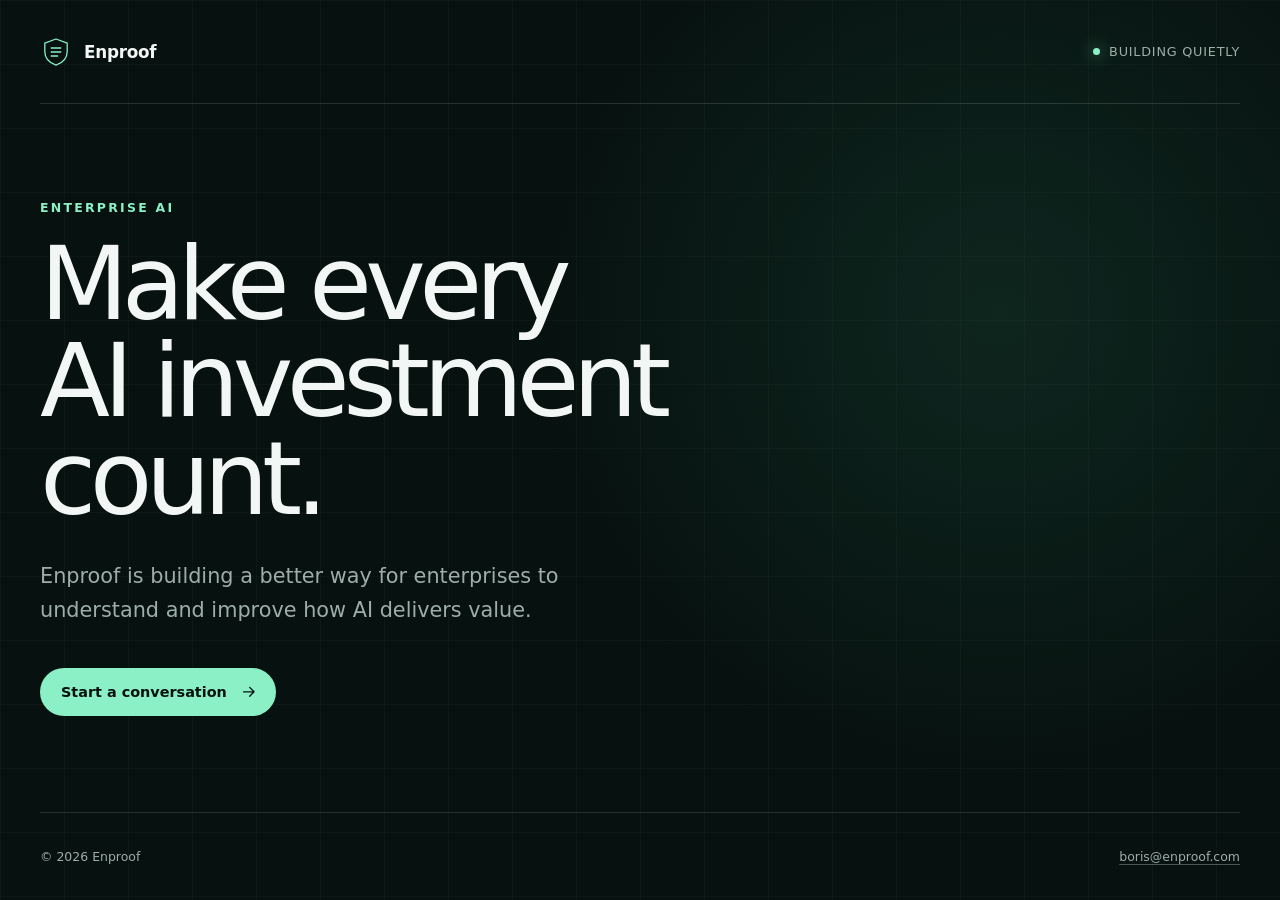
==== index.html @ 09da1571 "Launch Enproof stealth site Co-authored-by: Cursor <cursoragent@cursor.com>" ====
<!doctype html>
<html lang="en">
  <head>
    <meta charset="utf-8">
    <meta name="viewport" content="width=device-width, initial-scale=1">
    <meta name="description" content="Enproof is building a better way for enterprises to understand and improve how AI delivers value.">
    <meta name="theme-color" content="#07110f">
    <meta property="og:type" content="website">
    <meta property="og:title" content="Enproof">
    <meta property="og:description" content="Making enterprise AI accountable.">
    <meta property="og:url" content="https://enproof.com/">
    <link rel="canonical" href="https://enproof.com/">
    <link rel="icon" href="/favicon.svg" type="image/svg+xml">
    <link rel="stylesheet" href="/styles.css">
    <title>Enproof — Enterprise AI, accountable</title>
  </head>
  <body>
    <div class="page-shell">
      <header class="site-header">
        <a class="brand" href="/" aria-label="Enproof home">
          <svg class="brand-mark" viewBox="0 0 40 40" aria-hidden="true">
            <path d="M20 3.75 34 9v10.3c0 8.55-5.76 14.24-14 17.2-8.24-2.96-14-8.65-14-17.2V9l14-5.25Z"/>
            <path d="M14 20h12M14 15h12M14 25h8"/>
          </svg>
          <span>Enproof</span>
        </a>
        <span class="status"><span class="status-dot"></span>Building quietly</span>
      </header>

      <main>
        <section class="hero" aria-labelledby="hero-title">
          <p class="eyebrow">Enterprise AI</p>
          <h1 id="hero-title">Make every AI investment count.</h1>
          <p class="intro">
            Enproof is building a better way for enterprises to understand
            and improve how AI delivers value.
          </p>
          <a class="contact-link" href="mailto:boris@enproof.com?subject=Enproof%20inquiry">
            <span>Start a conversation</span>
            <svg viewBox="0 0 20 20" aria-hidden="true">
              <path d="M4 10h12M11 5l5 5-5 5"/>
            </svg>
          </a>
        </section>
      </main>

      <footer>
        <span>&copy; 2026 Enproof</span>
        <a href="mailto:boris@enproof.com">boris@enproof.com</a>
      </footer>
    </div>
  </body>
</html>
---- styles.css ----
:root {
  color-scheme: dark;
  --background: #07110f;
  --surface: #0d1a17;
  --text: #f2f6f4;
  --muted: #9dada7;
  --line: rgba(222, 241, 234, 0.14);
  --accent: #8bf0c6;
  --accent-strong: #b1f8da;
}

* {
  box-sizing: border-box;
}

html {
  min-width: 320px;
  background: var(--background);
}

body {
  margin: 0;
  min-height: 100vh;
  min-height: 100svh;
  color: var(--text);
  background:
    radial-gradient(circle at 78% 35%, rgba(65, 190, 143, 0.12), transparent 30rem),
    linear-gradient(rgba(255, 255, 255, 0.025) 1px, transparent 1px),
    linear-gradient(90deg, rgba(255, 255, 255, 0.025) 1px, transparent 1px),
    var(--background);
  background-size: auto, 4rem 4rem, 4rem 4rem, auto;
  font-family: Inter, ui-sans-serif, system-ui, -apple-system, BlinkMacSystemFont, "Segoe UI", sans-serif;
  -webkit-font-smoothing: antialiased;
}

a {
  color: inherit;
}

.page-shell {
  width: min(100% - 3rem, 1200px);
  min-height: 100vh;
  min-height: 100svh;
  margin-inline: auto;
  display: grid;
  grid-template-rows: auto 1fr auto;
}

.site-header,
footer {
  display: flex;
  align-items: center;
  justify-content: space-between;
}

.site-header {
  min-height: 6.5rem;
  border-bottom: 1px solid var(--line);
}

.brand {
  display: inline-flex;
  align-items: center;
  gap: 0.75rem;
  color: var(--text);
  font-size: 1.05rem;
  font-weight: 650;
  letter-spacing: -0.015em;
  text-decoration: none;
}

.brand-mark {
  width: 2rem;
  height: 2rem;
  overflow: visible;
  fill: none;
  stroke: var(--accent);
  stroke-linecap: round;
  stroke-linejoin: round;
  stroke-width: 1.6;
}

.status {
  display: inline-flex;
  align-items: center;
  gap: 0.55rem;
  color: var(--muted);
  font-size: 0.8rem;
  letter-spacing: 0.06em;
  text-transform: uppercase;
}

.status-dot {
  width: 0.45rem;
  height: 0.45rem;
  border-radius: 50%;
  background: var(--accent);
  box-shadow: 0 0 1rem rgba(139, 240, 198, 0.8);
}

main {
  display: grid;
  align-items: center;
  padding-block: 5rem;
}

.hero {
  max-width: 820px;
}

.eyebrow {
  margin: 0 0 1.25rem;
  color: var(--accent);
  font-size: 0.78rem;
  font-weight: 650;
  letter-spacing: 0.18em;
  text-transform: uppercase;
}

h1 {
  max-width: 780px;
  margin: 0;
  font-size: clamp(3.25rem, 8vw, 6.8rem);
  font-weight: 520;
  letter-spacing: -0.065em;
  line-height: 0.95;
  text-wrap: balance;
}

.intro {
  max-width: 620px;
  margin: 2rem 0 2.5rem;
  color: var(--muted);
  font-size: clamp(1.05rem, 2vw, 1.3rem);
  line-height: 1.65;
}

.contact-link {
  display: inline-flex;
  align-items: center;
  gap: 0.8rem;
  padding: 0.9rem 1.1rem 0.9rem 1.25rem;
  border: 1px solid rgba(139, 240, 198, 0.42);
  border-radius: 999px;
  color: var(--background);
  background: var(--accent);
  font-size: 0.9rem;
  font-weight: 700;
  text-decoration: none;
  transition: background-color 180ms ease, transform 180ms ease, box-shadow 180ms ease;
}

.contact-link svg {
  width: 1.1rem;
  height: 1.1rem;
  fill: none;
  stroke: currentColor;
  stroke-linecap: round;
  stroke-linejoin: round;
  stroke-width: 1.5;
}

.contact-link:hover {
  background: var(--accent-strong);
  box-shadow: 0 0.8rem 2.5rem rgba(139, 240, 198, 0.12);
  transform: translateY(-2px);
}

a:focus-visible {
  outline: 2px solid var(--accent-strong);
  outline-offset: 4px;
}

footer {
  min-height: 5.5rem;
  border-top: 1px solid var(--line);
  color: var(--muted);
  font-size: 0.78rem;
}

footer a {
  text-underline-offset: 0.25em;
  text-decoration-color: rgba(157, 173, 167, 0.45);
}

footer a:hover {
  color: var(--text);
}

@media (max-width: 600px) {
  .page-shell {
    width: min(100% - 2rem, 1200px);
  }

  .site-header {
    min-height: 5.25rem;
  }

  main {
    padding-block: 4rem;
  }

  h1 {
    font-size: clamp(3rem, 15vw, 4.7rem);
  }

  footer {
    align-items: flex-start;
    flex-direction: column;
    justify-content: center;
    gap: 0.45rem;
  }
}

@media (prefers-reduced-motion: reduce) {
  *,
  *::before,
  *::after {
    scroll-behavior: auto !important;
    transition-duration: 0.01ms !important;
  }
}
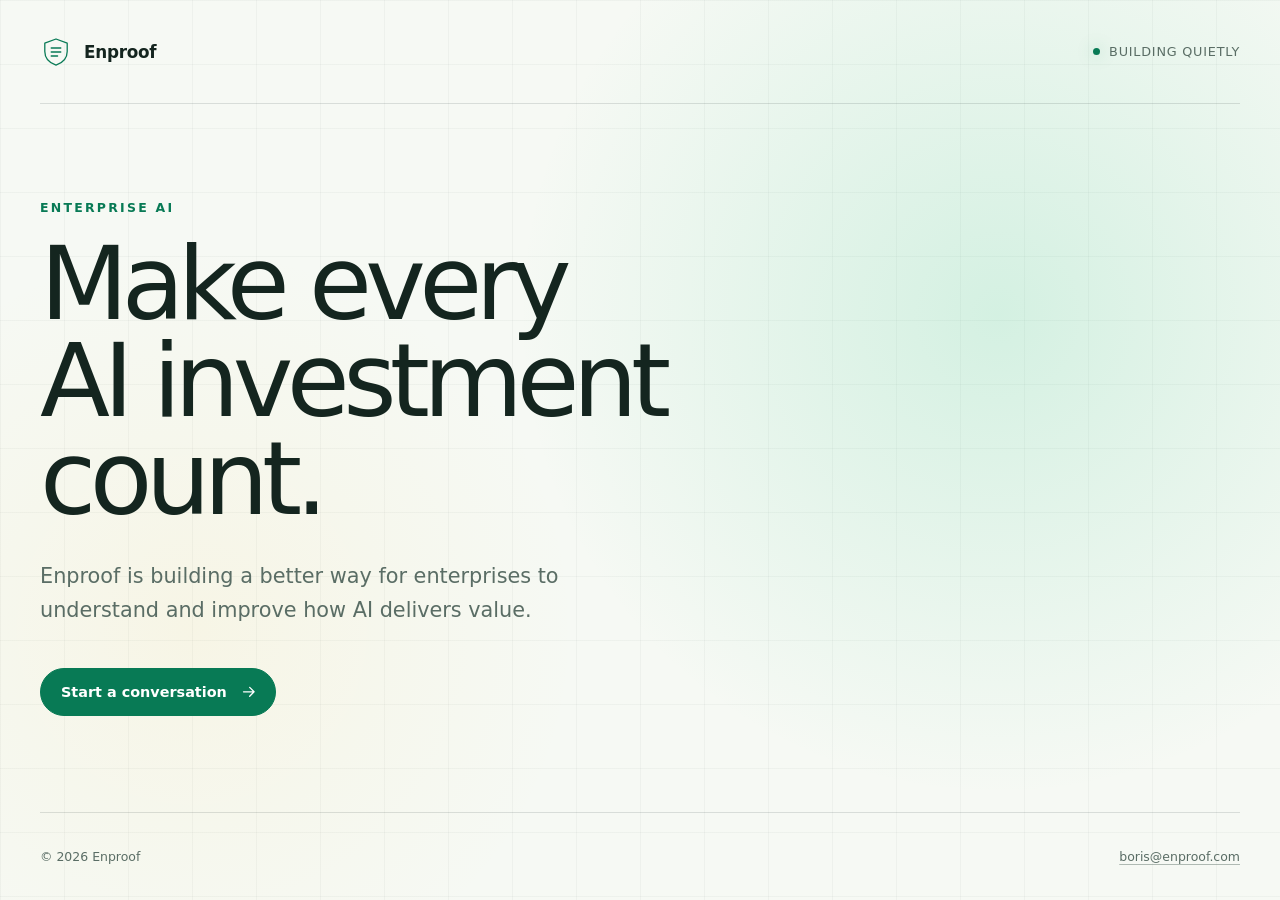
==== commit 2462c730: "Use a bright optimistic color palette Co-authored-by: Cursor <cursoragent@cursor.com>" ====
--- a/index.html
+++ b/index.html
@@ -4,7 +4,7 @@
     <meta charset="utf-8">
     <meta name="viewport" content="width=device-width, initial-scale=1">
     <meta name="description" content="Enproof is building a better way for enterprises to understand and improve how AI delivers value.">
-    <meta name="theme-color" content="#07110f">
+    <meta name="theme-color" content="#f6f9f4">
     <meta property="og:type" content="website">
     <meta property="og:title" content="Enproof">
     <meta property="og:description" content="Making enterprise AI accountable.">
--- a/styles.css
+++ b/styles.css
@@ -1,12 +1,12 @@
 :root {
-  color-scheme: dark;
-  --background: #07110f;
-  --surface: #0d1a17;
-  --text: #f2f6f4;
-  --muted: #9dada7;
-  --line: rgba(222, 241, 234, 0.14);
-  --accent: #8bf0c6;
-  --accent-strong: #b1f8da;
+  color-scheme: light;
+  --background: #f6f9f4;
+  --surface: #ffffff;
+  --text: #14251f;
+  --muted: #5a6d65;
+  --line: rgba(20, 37, 31, 0.13);
+  --accent: #087a55;
+  --accent-strong: #056142;
 }
 
 * {
@@ -24,11 +24,12 @@
   min-height: 100svh;
   color: var(--text);
   background:
-    radial-gradient(circle at 78% 35%, rgba(65, 190, 143, 0.12), transparent 30rem),
-    linear-gradient(rgba(255, 255, 255, 0.025) 1px, transparent 1px),
-    linear-gradient(90deg, rgba(255, 255, 255, 0.025) 1px, transparent 1px),
+    radial-gradient(circle at 78% 35%, rgba(76, 206, 153, 0.2), transparent 30rem),
+    radial-gradient(circle at 15% 70%, rgba(255, 210, 102, 0.1), transparent 24rem),
+    linear-gradient(rgba(20, 37, 31, 0.035) 1px, transparent 1px),
+    linear-gradient(90deg, rgba(20, 37, 31, 0.035) 1px, transparent 1px),
     var(--background);
-  background-size: auto, 4rem 4rem, 4rem 4rem, auto;
+  background-size: auto, auto, 4rem 4rem, 4rem 4rem, auto;
   font-family: Inter, ui-sans-serif, system-ui, -apple-system, BlinkMacSystemFont, "Segoe UI", sans-serif;
   -webkit-font-smoothing: antialiased;
 }
@@ -95,7 +96,7 @@
   height: 0.45rem;
   border-radius: 50%;
   background: var(--accent);
-  box-shadow: 0 0 1rem rgba(139, 240, 198, 0.8);
+  box-shadow: 0 0 1rem rgba(8, 122, 85, 0.35);
 }
 
 main {
@@ -140,9 +141,9 @@
   align-items: center;
   gap: 0.8rem;
   padding: 0.9rem 1.1rem 0.9rem 1.25rem;
-  border: 1px solid rgba(139, 240, 198, 0.42);
+  border: 1px solid var(--accent);
   border-radius: 999px;
-  color: var(--background);
+  color: #ffffff;
   background: var(--accent);
   font-size: 0.9rem;
   font-weight: 700;
@@ -162,7 +163,7 @@
 
 .contact-link:hover {
   background: var(--accent-strong);
-  box-shadow: 0 0.8rem 2.5rem rgba(139, 240, 198, 0.12);
+  box-shadow: 0 0.8rem 2.5rem rgba(8, 122, 85, 0.2);
   transform: translateY(-2px);
 }
 
@@ -180,7 +181,7 @@
 
 footer a {
   text-underline-offset: 0.25em;
-  text-decoration-color: rgba(157, 173, 167, 0.45);
+  text-decoration-color: rgba(90, 109, 101, 0.45);
 }
 
 footer a:hover {
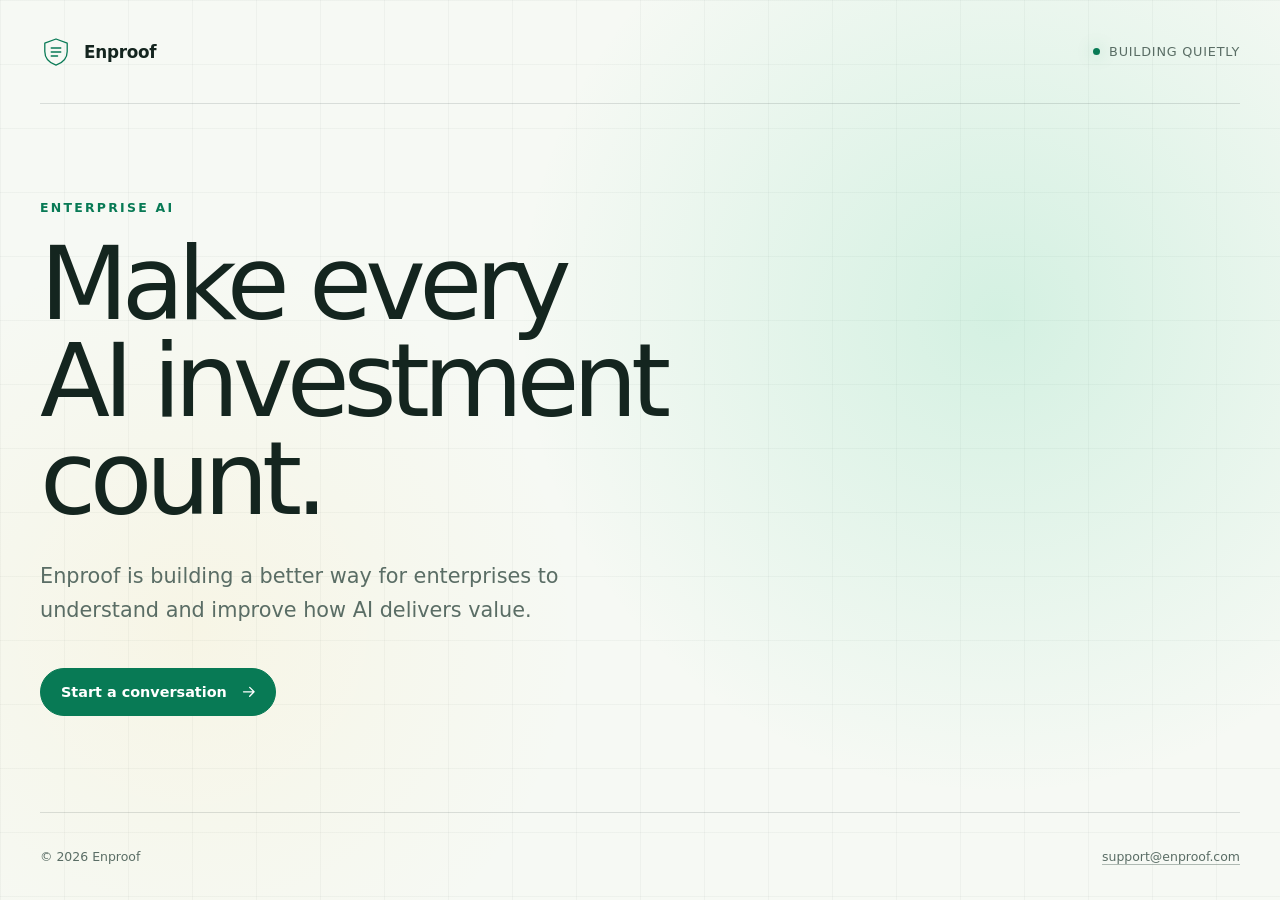
==== commit 7fe2b33f: "Use support@enproof.com and Enproof org DNS target Co-authored-by: Cursor <cursoragent@cursor.com>" ====
--- a/index.html
+++ b/index.html
@@ -35,7 +35,7 @@
             Enproof is building a better way for enterprises to understand
             and improve how AI delivers value.
           </p>
-          <a class="contact-link" href="mailto:boris@enproof.com?subject=Enproof%20inquiry">
+          <a class="contact-link" href="mailto:support@enproof.com?subject=Enproof%20inquiry">
             <span>Start a conversation</span>
             <svg viewBox="0 0 20 20" aria-hidden="true">
               <path d="M4 10h12M11 5l5 5-5 5"/>
@@ -46,7 +46,7 @@
 
       <footer>
         <span>&copy; 2026 Enproof</span>
-        <a href="mailto:boris@enproof.com">boris@enproof.com</a>
+        <a href="mailto:support@enproof.com">support@enproof.com</a>
       </footer>
     </div>
   </body>
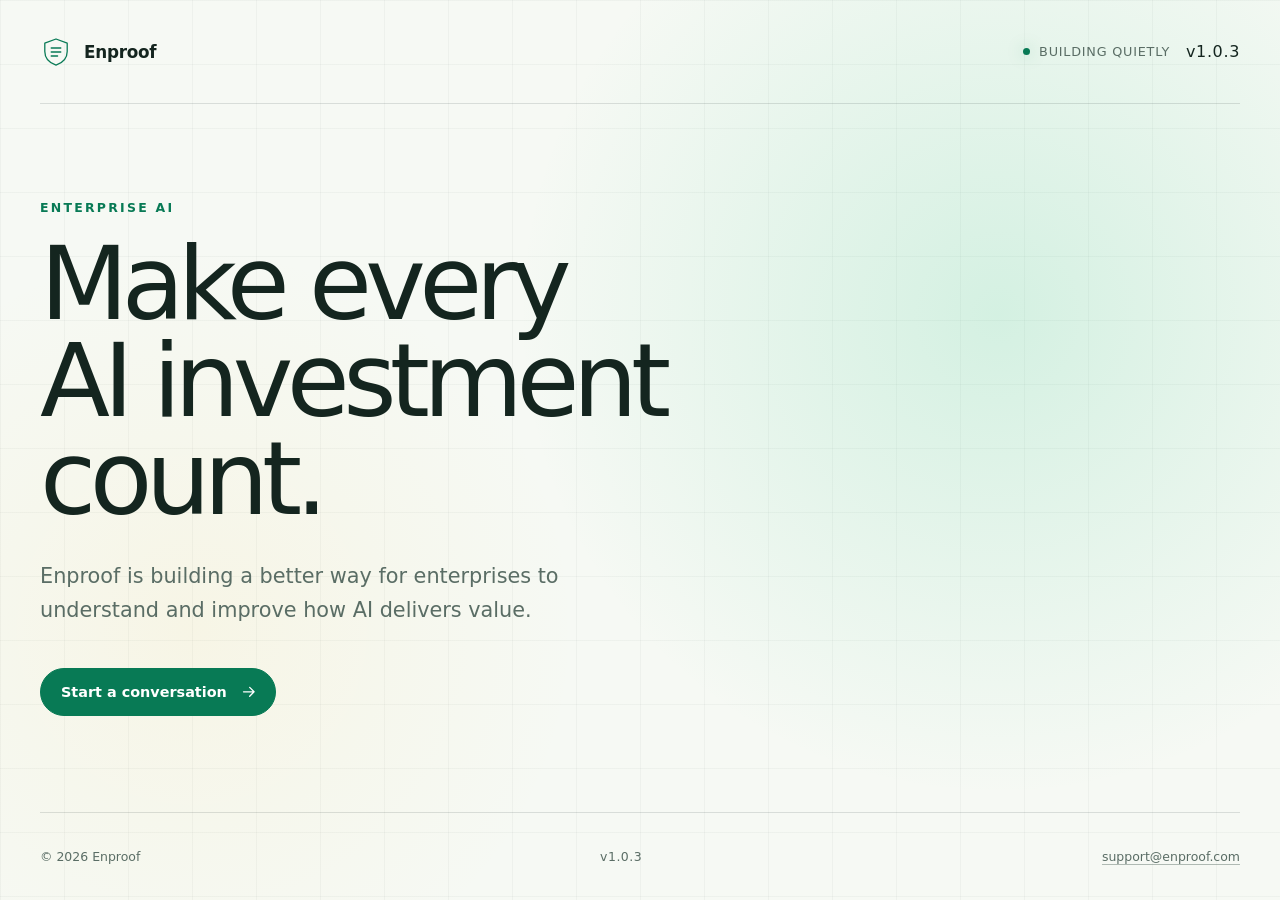
==== commit bc460644: "chore(site): bump version to 1.0.3" ====
--- a/index.html
+++ b/index.html
@@ -8,10 +8,10 @@
     <meta property="og:type" content="website">
     <meta property="og:title" content="Enproof">
     <meta property="og:description" content="Making enterprise AI accountable.">
-    <meta property="og:url" content="https://enproof.com/">
-    <link rel="canonical" href="https://enproof.com/">
+    <meta property="og:url" content="https://www.enproof.com/">
+    <link rel="canonical" href="https://www.enproof.com/">
     <link rel="icon" href="/favicon.svg" type="image/svg+xml">
-    <link rel="stylesheet" href="/styles.css">
+    <link rel="stylesheet" href="/styles.css?v=1.0.3">
     <title>Enproof — Enterprise AI, accountable</title>
   </head>
   <body>
@@ -24,7 +24,10 @@
           </svg>
           <span>Enproof</span>
         </a>
-        <span class="status"><span class="status-dot"></span>Building quietly</span>
+        <div class="header-meta">
+          <span class="status"><span class="status-dot"></span>Building quietly</span>
+          <span class="site-version">v1.0.3</span>
+        </div>
       </header>
 
       <main>
@@ -46,6 +49,7 @@
 
       <footer>
         <span>&copy; 2026 Enproof</span>
+        <span class="site-version">v1.0.3</span>
         <a href="mailto:support@enproof.com">support@enproof.com</a>
       </footer>
     </div>
--- a/styles.css
+++ b/styles.css
@@ -81,6 +81,12 @@
   stroke-width: 1.6;
 }
 
+.header-meta {
+  display: inline-flex;
+  align-items: center;
+  gap: 1rem;
+}
+
 .status {
   display: inline-flex;
   align-items: center;
@@ -177,6 +183,11 @@
   border-top: 1px solid var(--line);
   color: var(--muted);
   font-size: 0.78rem;
+  gap: 1rem;
+}
+
+.site-version {
+  letter-spacing: 0.04em;
 }
 
 footer a {
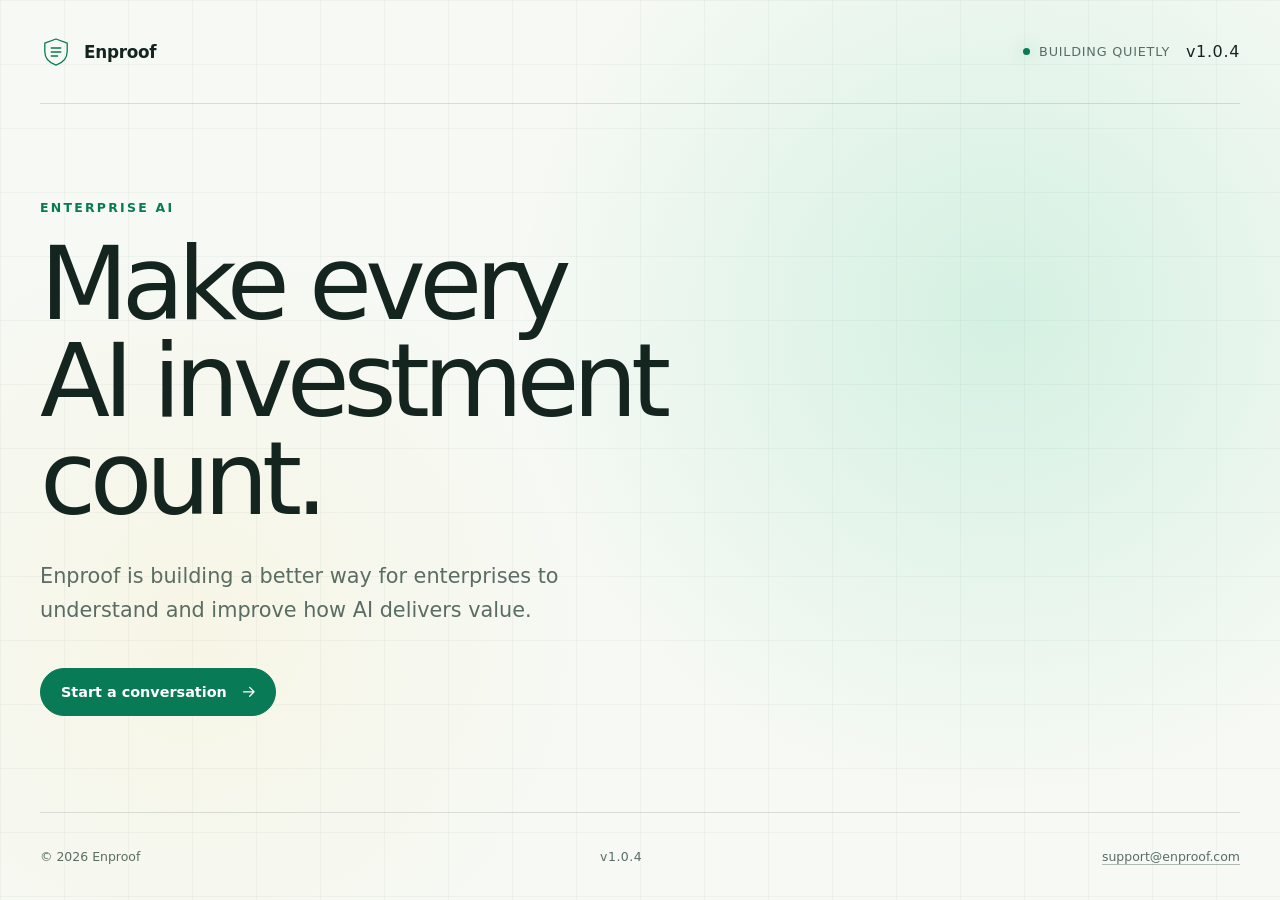
==== commit cd284547: "chore(site): bump version to 1.0.4" ====
--- a/index.html
+++ b/index.html
@@ -11,7 +11,7 @@
     <meta property="og:url" content="https://www.enproof.com/">
     <link rel="canonical" href="https://www.enproof.com/">
     <link rel="icon" href="/favicon.svg" type="image/svg+xml">
-    <link rel="stylesheet" href="/styles.css?v=1.0.3">
+    <link rel="stylesheet" href="/styles.css?v=1.0.4">
     <title>Enproof — Enterprise AI, accountable</title>
   </head>
   <body>
@@ -26,7 +26,7 @@
         </a>
         <div class="header-meta">
           <span class="status"><span class="status-dot"></span>Building quietly</span>
-          <span class="site-version">v1.0.3</span>
+          <span class="site-version">v1.0.4</span>
         </div>
       </header>
 
@@ -49,7 +49,7 @@
 
       <footer>
         <span>&copy; 2026 Enproof</span>
-        <span class="site-version">v1.0.3</span>
+        <span class="site-version">v1.0.4</span>
         <a href="mailto:support@enproof.com">support@enproof.com</a>
       </footer>
     </div>
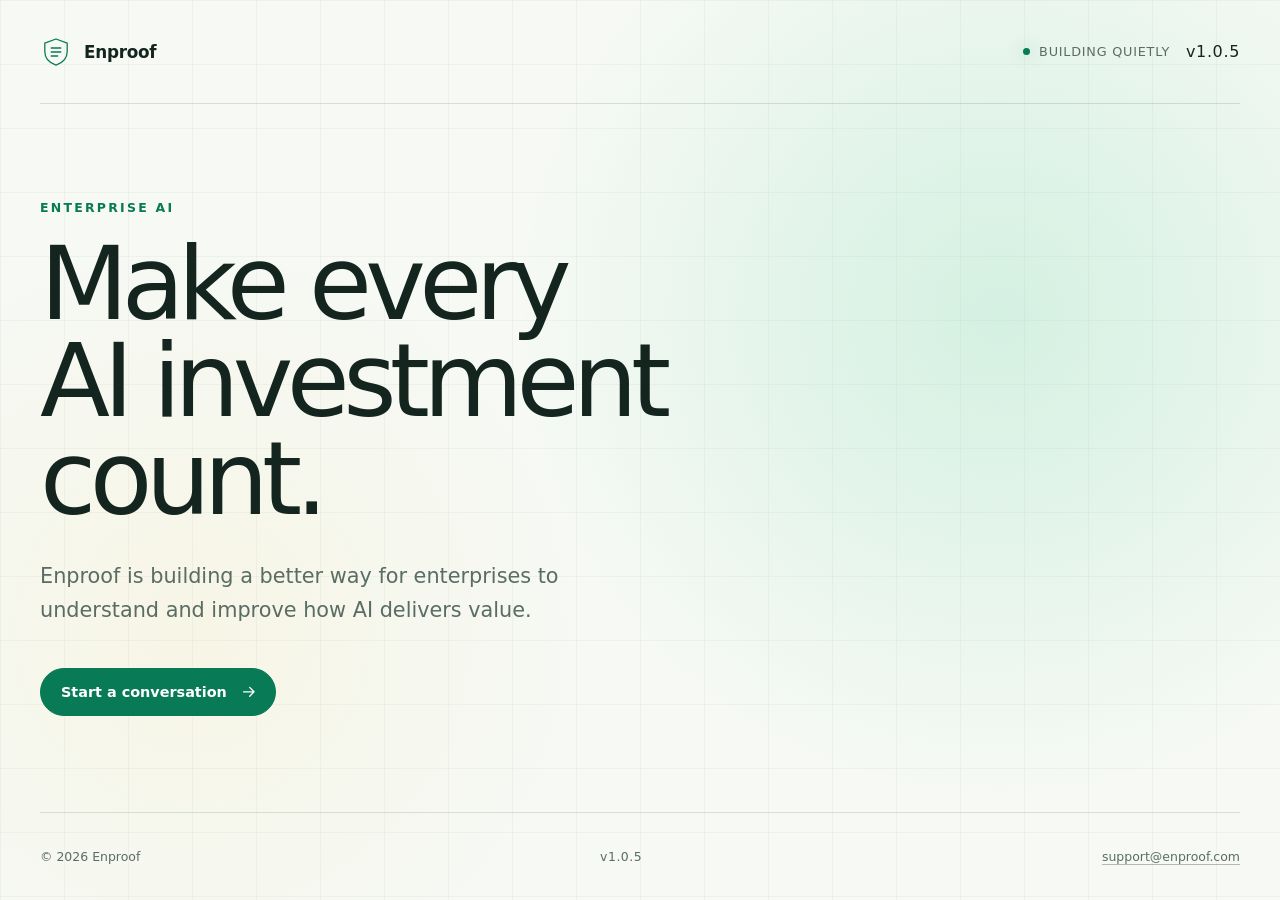
==== commit a04af42b: "chore(site): bump version to 1.0.5" ====
--- a/index.html
+++ b/index.html
@@ -11,7 +11,7 @@
     <meta property="og:url" content="https://www.enproof.com/">
     <link rel="canonical" href="https://www.enproof.com/">
     <link rel="icon" href="/favicon.svg" type="image/svg+xml">
-    <link rel="stylesheet" href="/styles.css?v=1.0.4">
+    <link rel="stylesheet" href="/styles.css?v=1.0.5">
     <title>Enproof — Enterprise AI, accountable</title>
   </head>
   <body>
@@ -26,7 +26,7 @@
         </a>
         <div class="header-meta">
           <span class="status"><span class="status-dot"></span>Building quietly</span>
-          <span class="site-version">v1.0.4</span>
+          <span class="site-version">v1.0.5</span>
         </div>
       </header>
 
@@ -49,7 +49,7 @@
 
       <footer>
         <span>&copy; 2026 Enproof</span>
-        <span class="site-version">v1.0.4</span>
+        <span class="site-version">v1.0.5</span>
         <a href="mailto:support@enproof.com">support@enproof.com</a>
       </footer>
     </div>
